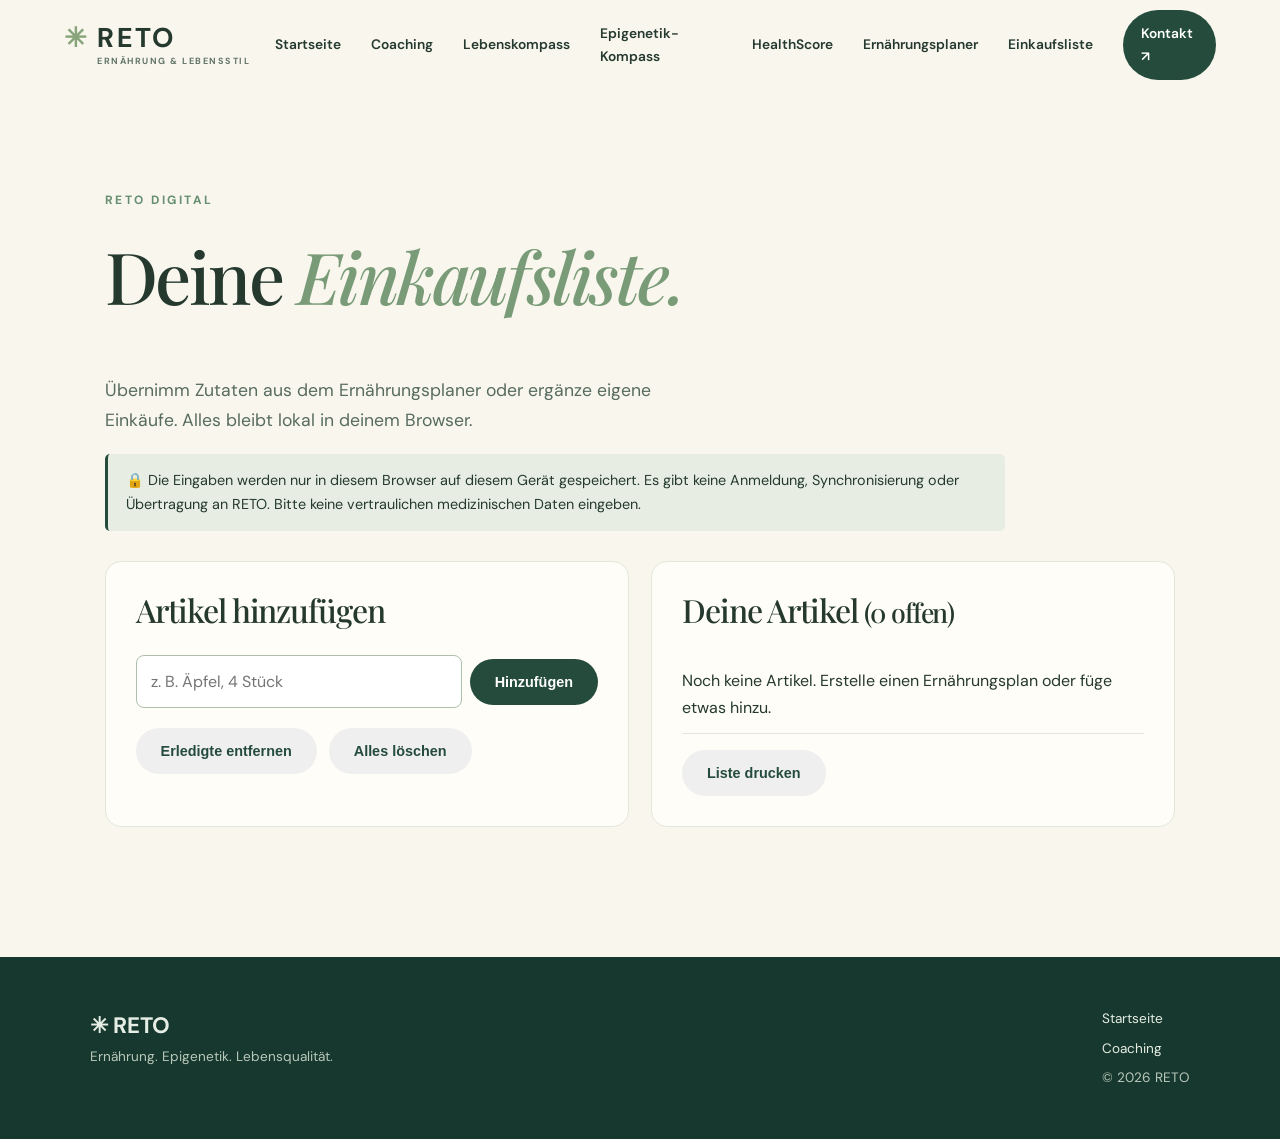
==== einkaufsliste.html @ 915b8b75 "Add files via upload" ====
<!doctype html><html lang="de-CH"><head><meta charset="utf-8"><meta name="viewport" content="width=device-width,initial-scale=1"><meta name="theme-color" content="#244b3c"><meta name="description" content="RETO – Ernährung, Epigenetik und persönliche Lifestyle-Werkzeuge"><link rel="stylesheet" href="style.css"><title>Einkaufsliste | RETO</title></head><body><header class="header"><a class="brand" href="index.html"><span class="brandmark">✳</span> RETO<span class="brand-sub">ERNÄHRUNG & LEBENSSTIL</span></a><button class="menu-toggle" aria-expanded="false" aria-controls="nav">Menü ☰</button><nav id="nav" aria-label="Hauptnavigation"><a href="index.html">Startseite</a><a href="epigenetik.html">Coaching</a><a href="lebenskompass.html">Lebenskompass</a><a href="epigenetik-kompass.html">Epigenetik-Kompass</a><a href="healthscore.html">HealthScore</a><a href="ernaehrungsplaner.html">Ernährungsplaner</a><a href="einkaufsliste.html">Einkaufsliste</a><a class="nav-cta" href="mailto:info@reto-ernaehrungsberatung.ch">Kontakt ↗</a></nav></header><main><section class="section tool-page"><p class="eyebrow">RETO DIGITAL</p><h1>Deine <em>Einkaufsliste.</em></h1><p class="lead">Übernimm Zutaten aus dem Ernährungsplaner oder ergänze eigene Einkäufe. Alles bleibt lokal in deinem Browser.</p><p class="privacy-note">🔒 Die Eingaben werden nur in diesem Browser auf diesem Gerät gespeichert. Es gibt keine Anmeldung, Synchronisierung oder Übertragung an RETO. Bitte keine vertraulichen medizinischen Daten eingeben.</p><div class="tool-layout"><div class="tool-card"><h2>Artikel hinzufügen</h2><form id="shopping-form" class="inline-form"><label for="shopping-input" class="sr-only">Artikel</label><input id="shopping-input" maxlength="100" placeholder="z. B. Äpfel, 4 Stück" required><button class="btn primary" type="submit">Hinzufügen</button></form><div class="actions"><button type="button" id="shopping-clear-done" class="btn outline">Erledigte entfernen</button><button type="button" id="shopping-clear-all" class="btn outline">Alles löschen</button></div></div><div class="tool-card"><h2>Deine Artikel <small id="shopping-count"></small></h2><ul id="shopping-items" class="shopping-items"></ul><button type="button" id="shopping-print" class="btn outline">Liste drucken</button></div></div></section></main><footer><div><strong>✳ RETO</strong><p>Ernährung. Epigenetik. Lebensqualität.</p></div><div><a href="index.html">Startseite</a><a href="epigenetik.html">Coaching</a><span>© <span id="year"></span> RETO</span></div></footer><script src="script.js"></script><script src="tools.js"></script></body></html>
---- style.css ----
@import url('https://fonts.googleapis.com/css2?family=DM+Sans:wght@400;500;600;700&family=Playfair+Display:ital,wght@0,500;0,600;1,500&display=swap');:root{--forest:#244b3c;--deep:#17382e;--sage:#dce7d6;--cream:#f8f6ed;--sand:#eee9d9;--ink:#25392f;--muted:#637469}*{box-sizing:border-box}html{scroll-behavior:smooth}body{margin:0;background:var(--cream);color:var(--ink);font:16px/1.7 'DM Sans',sans-serif}a{color:inherit;text-decoration:none}h1,h2,h3,p{margin-top:0}h1,h2{font-family:'Playfair Display',Georgia,serif;line-height:1.15;letter-spacing:-.035em;font-weight:500}h1{font-size:clamp(3rem,5.6vw,6rem)}h2{font-size:clamp(2.4rem,4vw,4rem)}h3{font-size:1.45rem;line-height:1.3}em{color:#799b77;font-weight:500}.header{height:90px;max-width:1440px;margin:auto;padding:0 5%;display:flex;align-items:center;justify-content:space-between;gap:24px}.brand{font-size:1.7rem;font-weight:700;letter-spacing:.08em;line-height:1;white-space:nowrap}.brandmark{color:#88a47a}.brand-sub{display:block;font-size:.56rem;letter-spacing:.17em;margin:6px 0 0 33px;color:var(--muted)}nav{display:flex;align-items:center;gap:30px;font-size:.86rem;font-weight:600}nav a:hover,nav .active{color:#759775}.nav-cta{background:var(--forest);color:white!important;padding:12px 18px;border-radius:40px}.menu-toggle{display:none}.hero,.subhero{max-width:1440px;margin:auto;display:grid;grid-template-columns:1.05fr .95fr;min-height:620px}.hero-copy,.subhero>div:first-child{padding:90px 5% 90px 9%;align-self:center}.eyebrow{font-size:.75rem;letter-spacing:.21em;font-weight:700;color:#668e70;margin-bottom:24px}.lead{max-width:590px;font-size:1.1rem;color:#586b5f}.actions{display:flex;gap:12px;flex-wrap:wrap;margin:34px 0}.btn{display:inline-flex;align-items:center;gap:24px;padding:15px 25px;border-radius:40px;font-size:.9rem;font-weight:700;transition:transform .2s}.btn:hover{transform:translateY(-2px)}.primary{background:var(--forest);color:white}.outline{border:1px solid #9aaf9d;color:var(--forest)}.trust{display:flex;gap:24px;flex-wrap:wrap;font-size:.77rem;color:#65776b}.hero-art{background:linear-gradient(150deg,#e3ead9,#c4d4bd);position:relative;overflow:hidden;min-height:560px}.sun{position:absolute;width:340px;height:340px;border-radius:50%;background:#f6eecb;top:10%;left:18%;box-shadow:0 0 90px #f6eecb99}.stem{position:absolute;width:10px;height:370px;background:#5e896b;bottom:-30px;left:53%;transform:rotate(12deg);border-radius:15px}.leaf{position:absolute;background:#608b69;border-radius:100% 0 100% 0;transform-origin:bottom right;z-index:2}.leaf-one{width:220px;height:125px;bottom:170px;left:16%;transform:rotate(28deg)}.leaf-two{width:245px;height:130px;bottom:265px;right:12%;transform:rotate(-35deg) scaleX(-1)}.leaf-three{width:160px;height:90px;bottom:80px;right:19%;transform:rotate(-25deg) scaleX(-1)}.art-caption{position:absolute;bottom:38px;left:42px;background:#f8f6eddf;padding:18px 26px;font-family:Georgia,serif;font-size:1.3rem;line-height:1.4;z-index:3}.section{padding:100px 7%;max-width:1440px;margin:auto}.intro{text-align:center;max-width:860px}.intro p:last-child{color:var(--muted);max-width:700px;margin:0 auto}.section-head{display:flex;justify-content:space-between;align-items:end;gap:24px;margin-bottom:35px}.section-head>p{max-width:300px;color:var(--muted)}.offerings{background:#f0f1e8;max-width:none}.offerings>.section-head,.offerings>.cards{max-width:1240px;margin-left:auto;margin-right:auto}.cards{display:grid;grid-template-columns:repeat(3,1fr);gap:18px}.cards.four{grid-template-columns:repeat(4,1fr)}.service-card{background:#fffdf7;padding:34px;border-radius:5px;min-height:340px;display:flex;flex-direction:column}.service-card.featured{background:var(--forest);color:white}.card-icon{font-size:2.3rem;color:#8fab88;margin-bottom:22px}.card-index{font-size:.7rem;letter-spacing:.15em;font-weight:700;color:#819b82}.service-card p:not(.card-index){font-size:.92rem;color:#6b7b70}.service-card.featured p:not(.card-index){color:#d7e3d7}.service-card a{margin-top:auto;font-weight:700;font-size:.87rem;color:#658b6e}.service-card.featured a{color:#d5e5ce}.split{display:grid;grid-template-columns:1fr 1fr;gap:10%;align-items:center}.split p:not(.eyebrow){color:var(--muted)}.about-visual{height:420px;background:radial-gradient(circle at 55% 45%,#e7d9b1 0 21%,transparent 22%),linear-gradient(135deg,#c6d6b9,#8fac8d);display:grid;place-items:center}.circle-label{border:1px solid #f8f6ed;width:220px;height:220px;border-radius:50%;display:grid;place-items:center;text-align:center;font-family:Georgia,serif;font-size:2rem;line-height:1.1;color:white;letter-spacing:.06em}.text-link{display:inline-block;color:var(--forest);font-weight:700;margin-top:16px}.cta{background:var(--sage);text-align:center;max-width:none}.cta p:not(.eyebrow){color:var(--muted);max-width:570px;margin:0 auto 30px}.subhero{background:#e8eee2;min-height:560px}.dna-art{position:relative;min-height:520px;background:radial-gradient(circle,#d4e5d0,#a5c0a7);display:grid;place-items:center;overflow:hidden}.dna-symbol{font-size:19rem;color:#3e705a;line-height:1;transform:rotate(20deg)}.dna-art span{position:absolute;background:#f9f7ed;border-radius:30px;padding:8px 16px;font-size:.7rem;letter-spacing:.12em;font-weight:700}.dna-art span:nth-child(2){top:22%;left:12%}.dna-art span:nth-child(3){top:27%;right:8%}.dna-art span:nth-child(4){bottom:20%;left:15%}.dna-art span:nth-child(5){bottom:25%;right:10%}.process{text-align:center}.steps{display:grid;grid-template-columns:repeat(3,1fr);gap:30px;margin-top:45px;text-align:left}.steps>div{border-top:1px solid #bacbbc;padding-top:24px}.steps b{color:#799b77}.steps h3{margin-top:24px}.steps p{color:var(--muted)}.faq{max-width:900px}.faq details{border-bottom:1px solid #c9d4c8;padding:22px 0}.faq summary{cursor:pointer;font-weight:700}.faq details p{color:var(--muted);padding-top:15px}footer{background:var(--deep);color:#e5ede4;padding:50px 7%;display:flex;justify-content:space-between;gap:30px}footer strong{font-size:1.4rem}footer p,footer span{color:#b8c8ba;font-size:.85rem}footer>div:last-child{display:flex;flex-direction:column;gap:6px;font-size:.85rem}@media(max-width:900px){.header{height:76px}.menu-toggle{display:block;background:transparent;border:1px solid #bdcbbb;border-radius:25px;padding:9px 15px;color:var(--forest);font-weight:700}nav{display:none;position:absolute;top:76px;left:0;right:0;background:var(--cream);padding:24px;flex-direction:column;align-items:stretch;z-index:10;box-shadow:0 15px 20px #0001}nav.open{display:flex}.hero,.subhero,.split{grid-template-columns:1fr}.hero-copy,.subhero>div:first-child{padding:65px 7%}.hero-art,.dna-art{min-height:380px}.cards,.cards.four{grid-template-columns:repeat(2,1fr)}.section{padding:75px 6%}}@media(max-width:600px){h1{font-size:3.1rem}.cards,.cards.four,.steps{grid-template-columns:1fr}.section-head{display:block}.hero-art{min-height:340px}.hero-copy,.subhero>div:first-child{padding:55px 6%}.sun{width:240px;height:240px}.leaf-one{left:5%}.leaf-two{right:0}.section{padding:60px 6%}footer{flex-direction:column}}

/* RETO Lebenskompass */
.compass{max-width:1200px}.compass>h1{max-width:850px}.privacy-note{background:#e7ede2;padding:14px 18px;border-left:3px solid var(--forest);border-radius:5px;font-size:.9rem;max-width:900px}.compass-layout{display:grid;grid-template-columns:1.3fr 1fr;gap:24px;margin-top:35px}.compass-panel{background:#fffdf7;padding:32px;border-radius:12px;box-shadow:0 5px 25px #17382e0a}.compass-panel h2{font-size:2rem}.muted{color:var(--muted)}.small{font-size:.8rem}.rating-field{border:0;border-bottom:1px solid #e1e7db;margin:0 0 22px;padding:0 0 18px}.rating-field legend{font-weight:700;padding-bottom:10px}.rating-options{display:flex;gap:10px;flex-wrap:wrap}.rating-options label{display:flex;align-items:center;gap:5px;border:1px solid #b8cbb6;padding:7px 12px;border-radius:24px;cursor:pointer}.rating-options label:has(input:checked){background:var(--forest);color:white}.score{font-family:Georgia,serif;font-size:4rem;color:var(--forest);line-height:1.2}.history{margin-top:70px}.history-list{display:grid;gap:10px}.history-entry{display:flex;justify-content:space-between;background:#eaf0e5;padding:15px 20px;border-radius:7px}#save-message{color:var(--forest);font-weight:600}.result-panel{align-self:start}@media(max-width:750px){.compass-layout{grid-template-columns:1fr}.compass-panel{padding:22px}.rating-options{gap:6px}}

/* RETO Version 3: Interaktive Werkzeuge */
.feature-grid{display:grid;grid-template-columns:repeat(4,1fr);gap:18px}.feature{background:#fffdf7;padding:26px;border:1px solid #e1e7db;border-radius:14px;display:flex;flex-direction:column}.feature span{font-size:2rem;color:#739474}.feature h3{margin:14px 0}.feature p{color:var(--muted)}.feature b{margin-top:auto;color:var(--forest)}.tool-page{max-width:1250px}.tool-layout{display:grid;grid-template-columns:1fr 1fr;gap:22px;margin:30px 0}.tool-card{background:#fffdf7;border:1px solid #e3e8dd;padding:30px;border-radius:16px;min-width:0}.tool-card h2{font-size:2rem}.tool-card h3{font-size:1.1rem}.tool-card .actions{margin:20px 0 0}.tool-card button{cursor:pointer;border:0}.tool-card button:disabled{opacity:.5;cursor:not-allowed}.tool-card select,.tool-card input[type=text],.inline-form input{display:block;width:100%;padding:12px 14px;border:1px solid #aebfac;border-radius:8px;font:inherit;background:white;color:var(--ink)}.field-label{display:block;font-weight:700;margin:16px 0 6px}.question{border:0;border-bottom:1px solid #dce5da;margin:0 0 18px;padding:0 0 16px}.question legend{font-weight:700;margin-bottom:8px}.question label{display:inline-flex;align-items:center;gap:5px;margin:4px 8px 4px 0;padding:5px 8px;border-radius:8px;background:#eaf0e6;cursor:pointer}.result-row{padding:12px 0;border-bottom:1px solid #dfe6dc}.result-row strong{display:block}.result-row p{margin:0;color:var(--muted)}.big-stat{font-size:4rem;font-weight:700;color:var(--forest);line-height:1.2}.stat-grid{display:grid;grid-template-columns:repeat(3,1fr);gap:8px;margin:20px 0}.stat-grid div{background:#eaf0e6;padding:12px;border-radius:10px}.stat-grid strong{display:block;font-size:1.5rem}.stat-grid span{font-size:.75rem}.chart{min-height:180px;display:flex;align-items:end;gap:8px;padding:18px 4px 24px;border-bottom:1px solid #c4d4c0}.chart-col{flex:1;min-width:0;text-align:center}.chart-bar{background:#83a184;border-radius:6px 6px 0 0;min-height:4px}.chart-col span{display:block;font-size:.68rem;white-space:nowrap;overflow:hidden}.area-meter{height:9px;background:#e3ebdf;border-radius:8px;overflow:hidden}.area-meter span{display:block;background:#6f9776;height:100%}.day-menu{padding:14px 0;border-bottom:1px solid #e3e8dd}.day-menu strong{color:var(--forest)}.day-menu p{margin:3px 0}.shopping-items{list-style:none;padding:0}.shopping-items li{display:flex;align-items:center;gap:10px;padding:12px 0;border-bottom:1px solid #e3e8dd;overflow-wrap:anywhere}.shopping-items li label{flex:1;display:flex;gap:10px;align-items:center;cursor:pointer}.shopping-items li.done label{text-decoration:line-through;color:#89988a}.shopping-items li button{background:transparent;color:#a04242;padding:8px}.inline-form{display:flex;gap:8px;align-items:center}.inline-form input{flex:1;min-width:0}.sr-only{position:absolute;width:1px;height:1px;overflow:hidden;clip:rect(0,0,0,0)}@media(max-width:1000px){.feature-grid{grid-template-columns:repeat(2,1fr)}}@media(max-width:760px){.tool-layout{grid-template-columns:1fr}.tool-card{padding:20px}.feature-grid{grid-template-columns:1fr}.inline-form{flex-wrap:wrap}.inline-form button{width:100%;justify-content:center}}@media print{.header,.menu-toggle,.actions,button,footer,.privacy-note{display:none!important}.tool-layout{display:block}.tool-card{break-inside:avoid;border:0;padding:10px}.section{padding:10px}}
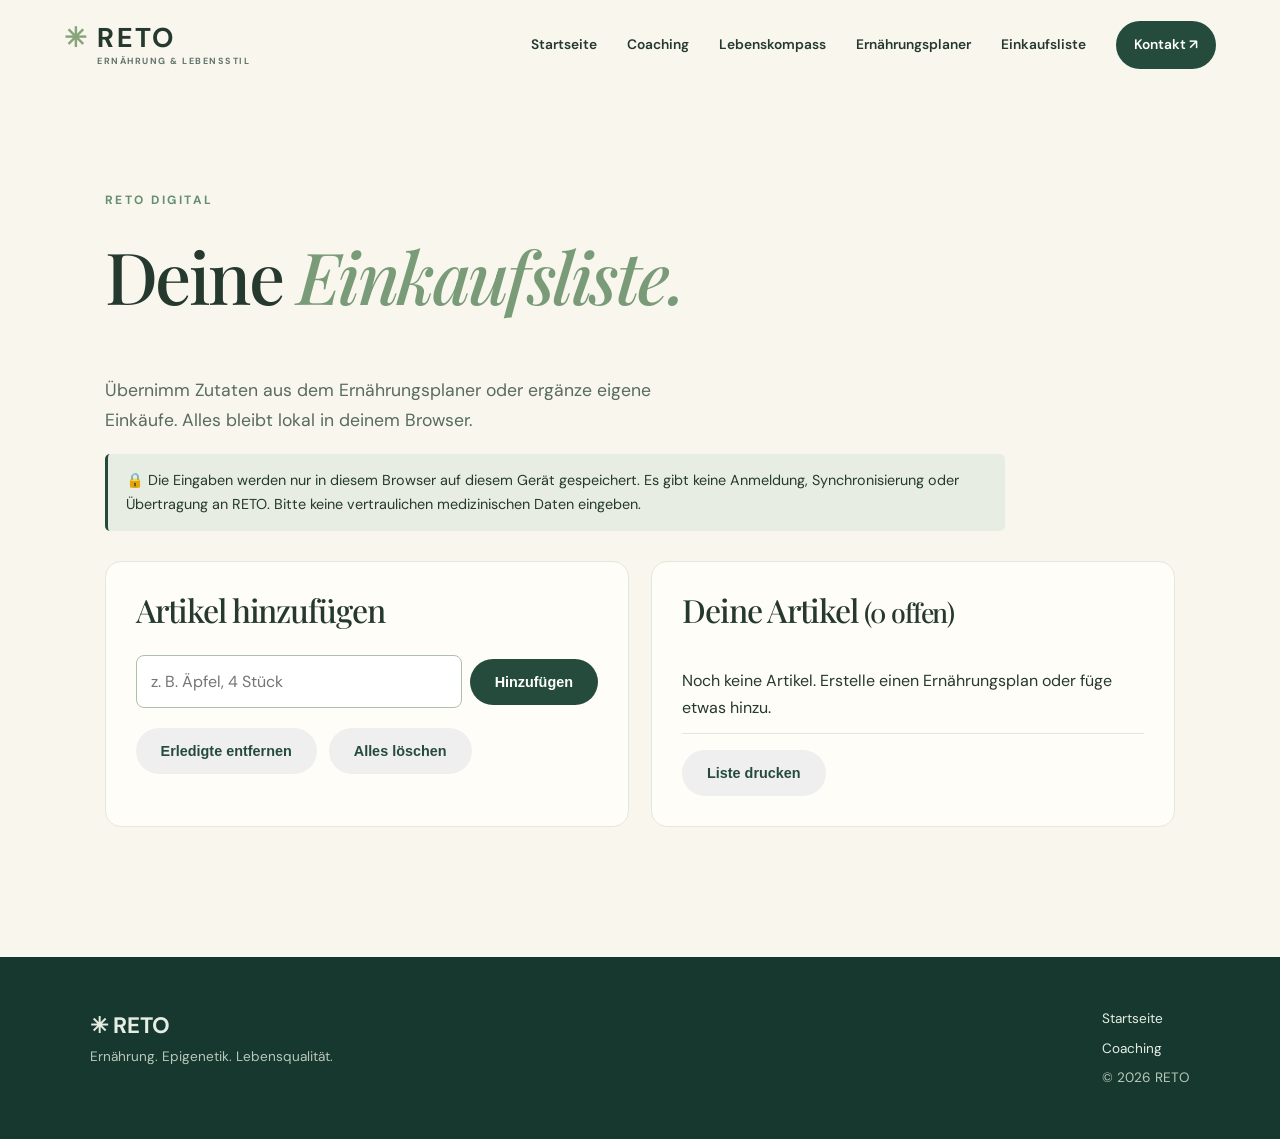
==== commit 38968d0d: "Add files via upload" ====
--- a/einkaufsliste.html
+++ b/einkaufsliste.html
@@ -1 +1,2 @@
-<!doctype html><html lang="de-CH"><head><meta charset="utf-8"><meta name="viewport" content="width=device-width,initial-scale=1"><meta name="theme-color" content="#244b3c"><meta name="description" content="RETO – Ernährung, Epigenetik und persönliche Lifestyle-Werkzeuge"><link rel="stylesheet" href="style.css"><title>Einkaufsliste | RETO</title></head><body><header class="header"><a class="brand" href="index.html"><span class="brandmark">✳</span> RETO<span class="brand-sub">ERNÄHRUNG & LEBENSSTIL</span></a><button class="menu-toggle" aria-expanded="false" aria-controls="nav">Menü ☰</button><nav id="nav" aria-label="Hauptnavigation"><a href="index.html">Startseite</a><a href="epigenetik.html">Coaching</a><a href="lebenskompass.html">Lebenskompass</a><a href="epigenetik-kompass.html">Epigenetik-Kompass</a><a href="healthscore.html">HealthScore</a><a href="ernaehrungsplaner.html">Ernährungsplaner</a><a href="einkaufsliste.html">Einkaufsliste</a><a class="nav-cta" href="mailto:info@reto-ernaehrungsberatung.ch">Kontakt ↗</a></nav></header><main><section class="section tool-page"><p class="eyebrow">RETO DIGITAL</p><h1>Deine <em>Einkaufsliste.</em></h1><p class="lead">Übernimm Zutaten aus dem Ernährungsplaner oder ergänze eigene Einkäufe. Alles bleibt lokal in deinem Browser.</p><p class="privacy-note">🔒 Die Eingaben werden nur in diesem Browser auf diesem Gerät gespeichert. Es gibt keine Anmeldung, Synchronisierung oder Übertragung an RETO. Bitte keine vertraulichen medizinischen Daten eingeben.</p><div class="tool-layout"><div class="tool-card"><h2>Artikel hinzufügen</h2><form id="shopping-form" class="inline-form"><label for="shopping-input" class="sr-only">Artikel</label><input id="shopping-input" maxlength="100" placeholder="z. B. Äpfel, 4 Stück" required><button class="btn primary" type="submit">Hinzufügen</button></form><div class="actions"><button type="button" id="shopping-clear-done" class="btn outline">Erledigte entfernen</button><button type="button" id="shopping-clear-all" class="btn outline">Alles löschen</button></div></div><div class="tool-card"><h2>Deine Artikel <small id="shopping-count"></small></h2><ul id="shopping-items" class="shopping-items"></ul><button type="button" id="shopping-print" class="btn outline">Liste drucken</button></div></div></section></main><footer><div><strong>✳ RETO</strong><p>Ernährung. Epigenetik. Lebensqualität.</p></div><div><a href="index.html">Startseite</a><a href="epigenetik.html">Coaching</a><span>© <span id="year"></span> RETO</span></div></footer><script src="script.js"></script><script src="tools.js"></script></body></html>+<!DOCTYPE html>
+<html lang="de-CH"><head><meta charset="utf-8"/><meta content="width=device-width,initial-scale=1" name="viewport"/><meta content="#244b3c" name="theme-color"/><meta content="RETO – Ernährung, Epigenetik und persönliche Lifestyle-Werkzeuge" name="description"/><link href="style.css" rel="stylesheet"/><title>Einkaufsliste | RETO</title></head><body><header class="header"><a class="brand" href="index.html"><span class="brandmark">✳</span> RETO<span class="brand-sub">ERNÄHRUNG &amp; LEBENSSTIL</span></a><button aria-controls="nav" aria-expanded="false" class="menu-toggle">Menü ☰</button><nav aria-label="Hauptnavigation" id="nav"><a href="index.html">Startseite</a><a href="epigenetik.html">Coaching</a><a href="lebenskompass.html">Lebenskompass</a><a href="ernaehrungsplaner.html">Ernährungsplaner</a><a href="einkaufsliste.html">Einkaufsliste</a><a class="nav-cta" href="mailto:info@reto-ernaehrungsberatung.ch">Kontakt ↗</a></nav></header><main><section class="section tool-page"><p class="eyebrow">RETO DIGITAL</p><h1>Deine <em>Einkaufsliste.</em></h1><p class="lead">Übernimm Zutaten aus dem Ernährungsplaner oder ergänze eigene Einkäufe. Alles bleibt lokal in deinem Browser.</p><p class="privacy-note">🔒 Die Eingaben werden nur in diesem Browser auf diesem Gerät gespeichert. Es gibt keine Anmeldung, Synchronisierung oder Übertragung an RETO. Bitte keine vertraulichen medizinischen Daten eingeben.</p><div class="tool-layout"><div class="tool-card"><h2>Artikel hinzufügen</h2><form class="inline-form" id="shopping-form"><label class="sr-only" for="shopping-input">Artikel</label><input id="shopping-input" maxlength="100" placeholder="z. B. Äpfel, 4 Stück" required=""/><button class="btn primary" type="submit">Hinzufügen</button></form><div class="actions"><button class="btn outline" id="shopping-clear-done" type="button">Erledigte entfernen</button><button class="btn outline" id="shopping-clear-all" type="button">Alles löschen</button></div></div><div class="tool-card"><h2>Deine Artikel <small id="shopping-count"></small></h2><ul class="shopping-items" id="shopping-items"></ul><button class="btn outline" id="shopping-print" type="button">Liste drucken</button></div></div></section></main><footer><div><strong>✳ RETO</strong><p>Ernährung. Epigenetik. Lebensqualität.</p></div><div><a href="index.html">Startseite</a><a href="epigenetik.html">Coaching</a><span>© <span id="year"></span> RETO</span></div></footer><script src="script.js"></script><script src="tools.js"></script></body></html>
--- a/style.css
+++ b/style.css
@@ -5,3 +5,6 @@
 
 /* RETO Version 3: Interaktive Werkzeuge */
 .feature-grid{display:grid;grid-template-columns:repeat(4,1fr);gap:18px}.feature{background:#fffdf7;padding:26px;border:1px solid #e1e7db;border-radius:14px;display:flex;flex-direction:column}.feature span{font-size:2rem;color:#739474}.feature h3{margin:14px 0}.feature p{color:var(--muted)}.feature b{margin-top:auto;color:var(--forest)}.tool-page{max-width:1250px}.tool-layout{display:grid;grid-template-columns:1fr 1fr;gap:22px;margin:30px 0}.tool-card{background:#fffdf7;border:1px solid #e3e8dd;padding:30px;border-radius:16px;min-width:0}.tool-card h2{font-size:2rem}.tool-card h3{font-size:1.1rem}.tool-card .actions{margin:20px 0 0}.tool-card button{cursor:pointer;border:0}.tool-card button:disabled{opacity:.5;cursor:not-allowed}.tool-card select,.tool-card input[type=text],.inline-form input{display:block;width:100%;padding:12px 14px;border:1px solid #aebfac;border-radius:8px;font:inherit;background:white;color:var(--ink)}.field-label{display:block;font-weight:700;margin:16px 0 6px}.question{border:0;border-bottom:1px solid #dce5da;margin:0 0 18px;padding:0 0 16px}.question legend{font-weight:700;margin-bottom:8px}.question label{display:inline-flex;align-items:center;gap:5px;margin:4px 8px 4px 0;padding:5px 8px;border-radius:8px;background:#eaf0e6;cursor:pointer}.result-row{padding:12px 0;border-bottom:1px solid #dfe6dc}.result-row strong{display:block}.result-row p{margin:0;color:var(--muted)}.big-stat{font-size:4rem;font-weight:700;color:var(--forest);line-height:1.2}.stat-grid{display:grid;grid-template-columns:repeat(3,1fr);gap:8px;margin:20px 0}.stat-grid div{background:#eaf0e6;padding:12px;border-radius:10px}.stat-grid strong{display:block;font-size:1.5rem}.stat-grid span{font-size:.75rem}.chart{min-height:180px;display:flex;align-items:end;gap:8px;padding:18px 4px 24px;border-bottom:1px solid #c4d4c0}.chart-col{flex:1;min-width:0;text-align:center}.chart-bar{background:#83a184;border-radius:6px 6px 0 0;min-height:4px}.chart-col span{display:block;font-size:.68rem;white-space:nowrap;overflow:hidden}.area-meter{height:9px;background:#e3ebdf;border-radius:8px;overflow:hidden}.area-meter span{display:block;background:#6f9776;height:100%}.day-menu{padding:14px 0;border-bottom:1px solid #e3e8dd}.day-menu strong{color:var(--forest)}.day-menu p{margin:3px 0}.shopping-items{list-style:none;padding:0}.shopping-items li{display:flex;align-items:center;gap:10px;padding:12px 0;border-bottom:1px solid #e3e8dd;overflow-wrap:anywhere}.shopping-items li label{flex:1;display:flex;gap:10px;align-items:center;cursor:pointer}.shopping-items li.done label{text-decoration:line-through;color:#89988a}.shopping-items li button{background:transparent;color:#a04242;padding:8px}.inline-form{display:flex;gap:8px;align-items:center}.inline-form input{flex:1;min-width:0}.sr-only{position:absolute;width:1px;height:1px;overflow:hidden;clip:rect(0,0,0,0)}@media(max-width:1000px){.feature-grid{grid-template-columns:repeat(2,1fr)}}@media(max-width:760px){.tool-layout{grid-template-columns:1fr}.tool-card{padding:20px}.feature-grid{grid-template-columns:1fr}.inline-form{flex-wrap:wrap}.inline-form button{width:100%;justify-content:center}}@media print{.header,.menu-toggle,.actions,button,footer,.privacy-note{display:none!important}.tool-layout{display:block}.tool-card{break-inside:avoid;border:0;padding:10px}.section{padding:10px}}
+
+/* RETO V3.1: zusammengefasster Lebenskompass */
+.compass-tabs{display:flex;flex-wrap:wrap;gap:12px;max-width:1200px;margin:25px auto 0;padding:0 24px}.compass-tabs a{border:1px solid #9ab4a4;border-radius:999px;padding:10px 16px;color:#244b3c;text-decoration:none;font-weight:600;background:#f6f5ec}.compass-tabs a:hover,.compass-tabs a:focus-visible{background:#e1eddf}#checkin-bereich,#epigenetik-bereich,#healthscore-bereich{scroll-margin-top:100px}
